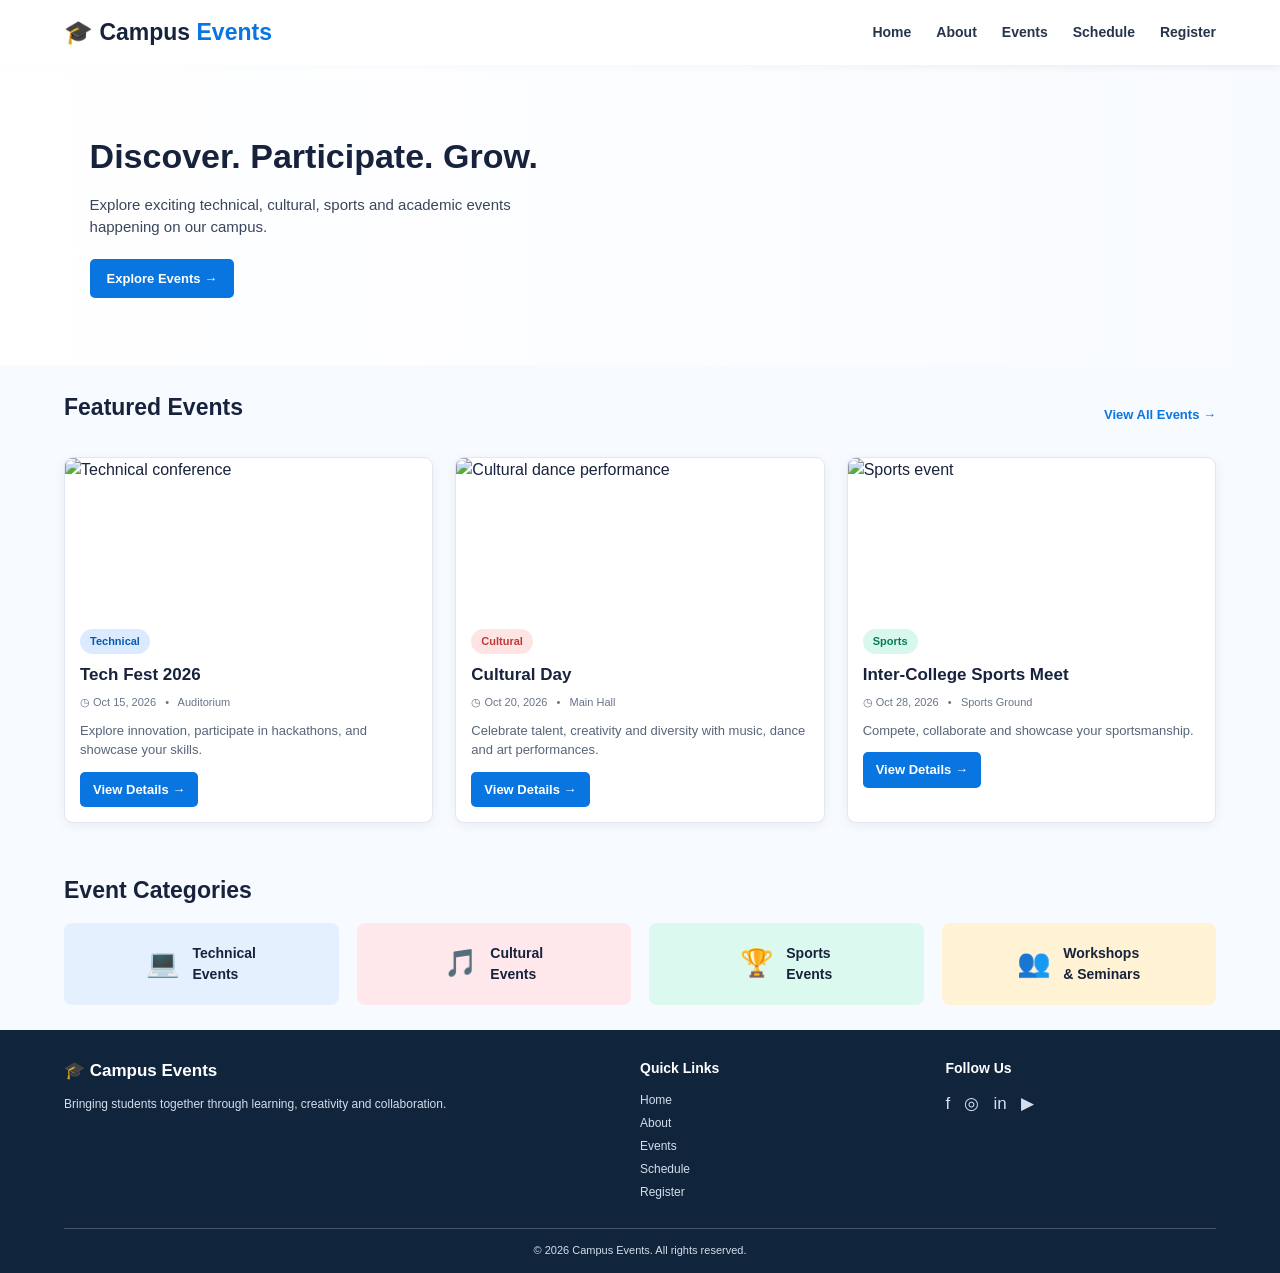
==== index.html @ 75ba97d9 "first commit" ====
<!DOCTYPE html>
<html lang="en">
<head>
    <meta charset="UTF-8">
    <meta name="viewport" content="width=device-width, initial-scale=1.0">
    <title>Campus Events</title>

    <!-- External CSS file -->
    <link rel="stylesheet" href="style.css">
</head>
<body>

    <!-- Navigation Bar -->
    <header>
        <nav class="navbar">
            <h2>🎓 Campus <span>Events</span></h2>

            <ul>
                <li><a href="index.html">Home</a></li>
                <li><a href="about.html">About</a></li>
                <li><a href="events.html">Events</a></li>
                <li><a href="schedule.html">Schedule</a></li>
                <li><a href="register.html">Register</a></li>
            </ul>
        </nav>
    </header>

    <!-- Home Section -->
    <section class="hero" id="home">
        <div class="hero-content">
            <h1>Discover. Participate. Grow.</h1>
            <p>
                Explore exciting technical, cultural, sports and academic
                events happening on our campus.
            </p>
            <a href="#events" class="button">Explore Events →</a>
        </div>
    </section>

    <!-- Featured Events -->
    <section class="events" id="events">
        <div class="section-heading">
            <h2>Featured Events</h2>
            <a href="#categories">View All Events →</a>
        </div>

        <div class="event-container">

            <div class="event-card">
                <img
                    src="https://images.unsplash.com/photo-1540575467063-178a50c2df87?auto=format&fit=crop&w=600&q=80"
                    alt="Technical conference">
                <div class="event-info">
                    <span class="tag technical">Technical</span>
                    <h3>Tech Fest 2026</h3>
                    <p class="details">◷ Oct 15, 2026 &nbsp; • &nbsp; Auditorium</p>
                    <p>Explore innovation, participate in hackathons, and showcase your skills.</p>
                    <a href="#register" class="button">View Details →</a>
                </div>
            </div>

            <div class="event-card">
                <img
                    src="https://images.unsplash.com/photo-1508700115892-45ecd05ae2ad?auto=format&fit=crop&w=600&q=80"
                    alt="Cultural dance performance">
                <div class="event-info">
                    <span class="tag cultural">Cultural</span>
                    <h3>Cultural Day</h3>
                    <p class="details">◷ Oct 20, 2026 &nbsp; • &nbsp; Main Hall</p>
                    <p>Celebrate talent, creativity and diversity with music, dance and art performances.</p>
                    <a href="#register" class="button">View Details →</a>
                </div>
            </div>

            <div class="event-card">
                <img
                    src="https://images.unsplash.com/photo-1517649763962-0c623066013b?auto=format&fit=crop&w=600&q=80"
                    alt="Sports event">
                <div class="event-info">
                    <span class="tag sports">Sports</span>
                    <h3>Inter-College Sports Meet</h3>
                    <p class="details">◷ Oct 28, 2026 &nbsp; • &nbsp; Sports Ground</p>
                    <p>Compete, collaborate and showcase your sportsmanship.</p>
                    <a href="#register" class="button">View Details →</a>
                </div>
            </div>

        </div>
    </section>

    <!-- Event Categories -->
    <section class="categories" id="categories">
        <h2>Event Categories</h2>

        <div class="category-container">
            <div class="category technical-bg">
                <span>💻</span>
                <p>Technical<br>Events</p>
            </div>

            <div class="category cultural-bg">
                <span>🎵</span>
                <p>Cultural<br>Events</p>
            </div>

            <div class="category sports-bg">
                <span>🏆</span>
                <p>Sports<br>Events</p>
            </div>

            <div class="category workshop-bg">
                <span>👥</span>
                <p>Workshops<br>& Seminars</p>
            </div>
        </div>
    </section>

    <!-- Footer -->
    <footer id="about">
        <div class="footer-container">

            <div>
                <h3>🎓 Campus Events</h3>
                <p>Bringing students together through learning, creativity and collaboration.</p>
            </div>

            <div>
                <h4>Quick Links</h4>
                <a href="#home">Home</a>
                <a href="#about">About</a>
                <a href="#events">Events</a>
                <a href="#schedule">Schedule</a>
                <a href="#register">Register</a>
            </div>

            <div>
                <h4>Follow Us</h4>
                <p class="social">f &nbsp; ◎ &nbsp; in &nbsp; ▶</p>
            </div>

        </div>

        <p class="copyright">
            © 2026 Campus Events. All rights reserved.
        </p>
    </footer>

</body>
</html>
---- style.css ----
/* General Styles */
* {
    margin: 0;
    padding: 0;
    box-sizing: border-box;
}

html {
    scroll-behavior: smooth;
}

body {
    font-family: Arial, sans-serif;
    background-color: #f7faff;
    color: #17233c;
    line-height: 1.5;
}

/* Navigation Bar */
header {
    background-color: white;
    padding: 15px 5%;
    box-shadow: 0 2px 8px rgba(0, 0, 0, 0.08);
}

.navbar {
    display: flex;
    justify-content: space-between;
    align-items: center;
    flex-wrap: wrap;
    gap: 15px;
}

.navbar h2 {
    font-size: 23px;
    color: #17233c;
}

.navbar h2 span {
    color: #0875e1;
}

.navbar ul {
    display: flex;
    list-style: none;
    gap: 25px;
}

.navbar ul li a {
    text-decoration: none;
    color: #26344d;
    font-size: 14px;
    font-weight: bold;
}

.navbar ul li a:hover {
    color: #0875e1;
}

/* Hero Section */
.hero {
    min-height: 300px;
    display: flex;
    align-items: center;
    padding: 40px 7%;
    background-image:
        linear-gradient(
            90deg,
            rgba(255, 255, 255, 0.95),
            rgba(255, 255, 255, 0.65),
            rgba(255, 255, 255, 0.05)
        ),
        url("https://images.unsplash.com/photo-1562774053-701939374585?auto=format&fit=crop&w=1600&q=85");

    background-size: cover;
    background-position: center;
}

.hero-content {
    max-width: 470px;
}

.hero h1 {
    font-size: 34px;
    margin-bottom: 12px;
    color: #17233c;
}

.hero p {
    font-size: 15px;
    margin-bottom: 20px;
    color: #39465c;
}

.button {
    display: inline-block;
    background-color: #0875e1;
    color: white;
    text-decoration: none;
    padding: 10px 17px;
    border-radius: 5px;
    font-size: 13px;
    font-weight: bold;
}

.button:hover {
    background-color: #075bb0;
}

/* Featured Events */
.events,
.categories {
    padding: 25px 5%;
}

.section-heading {
    display: flex;
    justify-content: space-between;
    align-items: center;
    margin-bottom: 18px;
    gap: 12px;
}

.section-heading h2,
.categories h2 {
    font-size: 23px;
    margin-bottom: 15px;
}

.section-heading a {
    color: #0875e1;
    text-decoration: none;
    font-size: 13px;
    font-weight: bold;
}

.event-container {
    display: grid;
    grid-template-columns: repeat(3, minmax(0, 1fr));
    gap: 22px;
}

.event-card {
    background-color: white;
    border-radius: 9px;
    overflow: hidden;
    border: 1px solid #e2e8f0;
    box-shadow: 0 3px 12px rgba(0, 0, 0, 0.06);
}

.event-card img {
    width: 100%;
    height: 155px;
    object-fit: cover;
    display: block;
}

.event-info {
    padding: 15px;
}

.tag {
    display: inline-block;
    padding: 4px 10px;
    border-radius: 15px;
    font-size: 11px;
    font-weight: bold;
    margin-bottom: 8px;
}

.technical {
    background-color: #dceaff;
    color: #075bb0;
}

.cultural {
    background-color: #ffe4e4;
    color: #c03939;
}

.sports {
    background-color: #d9f8ed;
    color: #087a55;
}

.event-info h3 {
    font-size: 17px;
    margin-bottom: 7px;
}

.event-info p {
    font-size: 13px;
    color: #58657a;
    margin-bottom: 12px;
}

.event-info .details {
    font-size: 11px;
    color: #69758a;
    margin-bottom: 10px;
}

.event-info .button {
    padding: 8px 13px;
}

/* Event Categories */
.category-container {
    display: grid;
    grid-template-columns: repeat(4, minmax(0, 1fr));
    gap: 18px;
}

.category {
    display: flex;
    justify-content: center;
    align-items: center;
    gap: 12px;
    padding: 20px 10px;
    border-radius: 8px;
    font-weight: bold;
    font-size: 14px;
}

.category span {
    font-size: 27px;
}

.technical-bg {
    background-color: #e5f0ff;
}

.cultural-bg {
    background-color: #ffe8eb;
}

.sports-bg {
    background-color: #dcf9ef;
}

.workshop-bg {
    background-color: #fff2d5;
}

/* Footer */
footer {
    background-color: #10243c;
    color: white;
    padding: 28px 5% 15px;
}

.footer-container {
    display: grid;
    grid-template-columns: 2fr 1fr 1fr;
    gap: 35px;
}

.footer-container h3,
.footer-container h4 {
    margin-bottom: 12px;
}

.footer-container h3 {
    font-size: 17px;
}

.footer-container h4 {
    font-size: 14px;
}

.footer-container p,
.footer-container a {
    font-size: 12px;
    color: #d3deec;
}

.footer-container a {
    display: block;
    text-decoration: none;
    margin-bottom: 5px;
}

.footer-container a:hover {
    color: white;
}

.social {
    font-size: 17px !important;
}

.copyright {
    text-align: center;
    border-top: 1px solid #405168;
    padding-top: 13px;
    margin-top: 22px;
    font-size: 11px;
    color: #d3deec;
}

/* Responsive Design */
@media (max-width: 768px) {
    .navbar {
        flex-direction: column;
    }

    .navbar ul {
        justify-content: center;
        flex-wrap: wrap;
        gap: 15px;
    }

    .hero h1 {
        font-size: 27px;
    }

    .event-container {
        grid-template-columns: repeat(2, minmax(0, 1fr));
    }

    .category-container {
        grid-template-columns: repeat(2, minmax(0, 1fr));
    }

    .footer-container {
        grid-template-columns: 1fr 1fr;
    }
}

@media (max-width: 480px) {
    .event-container,
    .category-container,
    .footer-container {
        grid-template-columns: 1fr;
    }

    .hero {
        min-height: 280px;
        padding: 30px 5%;
    }

    .hero h1 {
        font-size: 25px;
    }

    .section-heading h2,
    .categories h2 {
        font-size: 20px;
    }
}
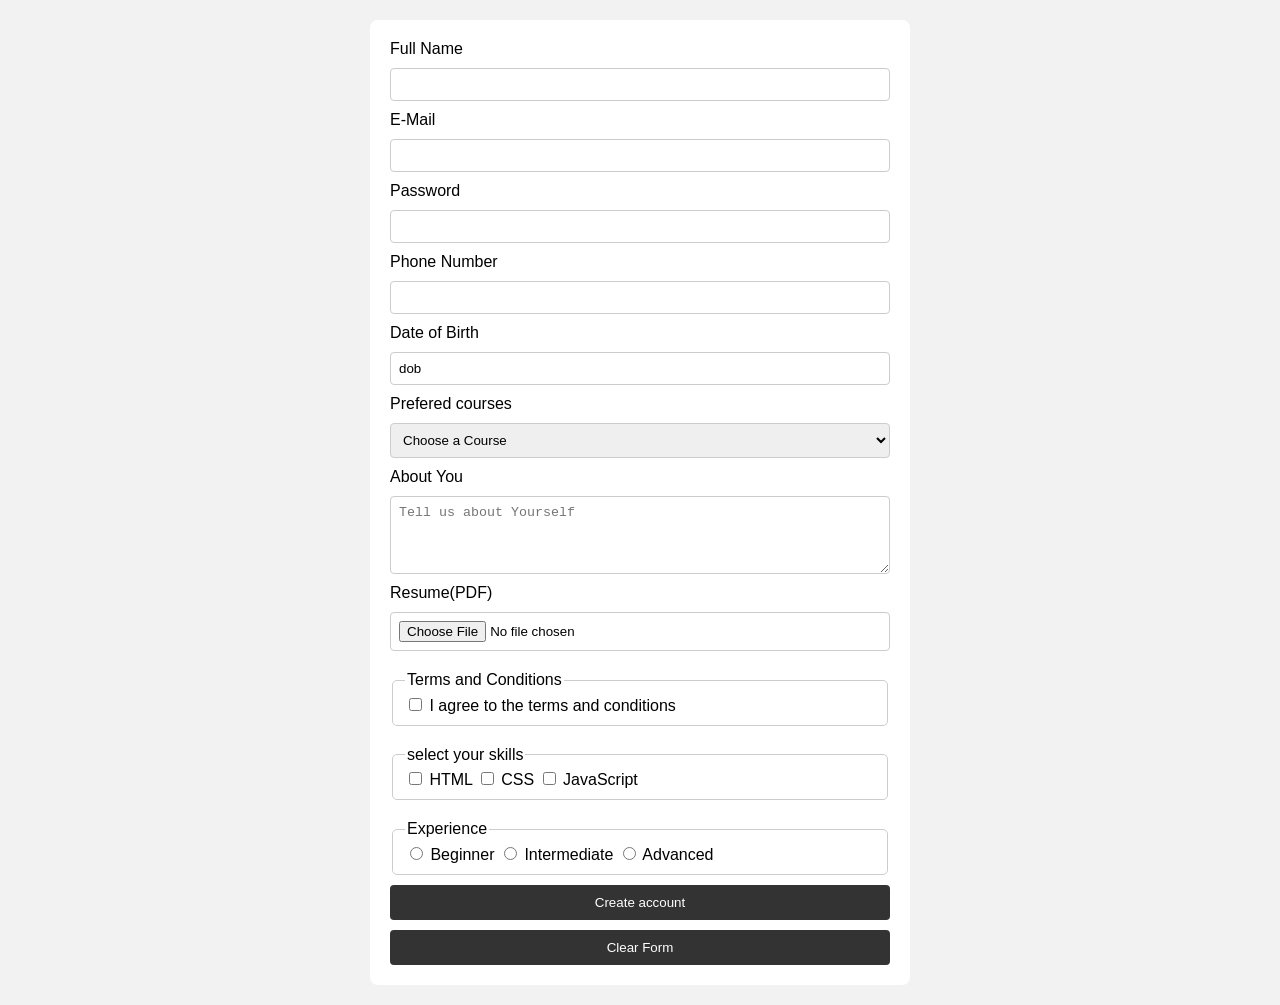
==== commit d51f1530: "Add files via upload" ====
--- a/index.html
+++ b/index.html
@@ -1,150 +1,75 @@
-
-<!DOCTYPE html>
-<html lang="en">
-<head>
-    <meta charset="UTF-8">
-    <meta name="viewport" content="width=device-width, initial-scale=1.0">
-    <title>Campus Events</title>
-
-    <!-- External CSS file -->
-    <link rel="stylesheet" href="style.css">
-</head>
-<body>
-
-    <!-- Navigation Bar -->
-    <header>
-        <nav class="navbar">
-            <h2>🎓 Campus <span>Events</span></h2>
-
-            <ul>
-                <li><a href="index.html">Home</a></li>
-                <li><a href="about.html">About</a></li>
-                <li><a href="events.html">Events</a></li>
-                <li><a href="schedule.html">Schedule</a></li>
-                <li><a href="register.html">Register</a></li>
-            </ul>
-        </nav>
-    </header>
-
-    <!-- Home Section -->
-    <section class="hero" id="home">
-        <div class="hero-content">
-            <h1>Discover. Participate. Grow.</h1>
-            <p>
-                Explore exciting technical, cultural, sports and academic
-                events happening on our campus.
-            </p>
-            <a href="#events" class="button">Explore Events →</a>
-        </div>
-    </section>
-
-    <!-- Featured Events -->
-    <section class="events" id="events">
-        <div class="section-heading">
-            <h2>Featured Events</h2>
-            <a href="#categories">View All Events →</a>
-        </div>
-
-        <div class="event-container">
-
-            <div class="event-card">
-                <img
-                    src="https://images.unsplash.com/photo-1540575467063-178a50c2df87?auto=format&fit=crop&w=600&q=80"
-                    alt="Technical conference">
-                <div class="event-info">
-                    <span class="tag technical">Technical</span>
-                    <h3>Tech Fest 2026</h3>
-                    <p class="details">◷ Oct 15, 2026 &nbsp; • &nbsp; Auditorium</p>
-                    <p>Explore innovation, participate in hackathons, and showcase your skills.</p>
-                    <a href="#register" class="button">View Details →</a>
-                </div>
-            </div>
-
-            <div class="event-card">
-                <img
-                    src="https://images.unsplash.com/photo-1508700115892-45ecd05ae2ad?auto=format&fit=crop&w=600&q=80"
-                    alt="Cultural dance performance">
-                <div class="event-info">
-                    <span class="tag cultural">Cultural</span>
-                    <h3>Cultural Day</h3>
-                    <p class="details">◷ Oct 20, 2026 &nbsp; • &nbsp; Main Hall</p>
-                    <p>Celebrate talent, creativity and diversity with music, dance and art performances.</p>
-                    <a href="#register" class="button">View Details →</a>
-                </div>
-            </div>
-
-            <div class="event-card">
-                <img
-                    src="https://images.unsplash.com/photo-1517649763962-0c623066013b?auto=format&fit=crop&w=600&q=80"
-                    alt="Sports event">
-                <div class="event-info">
-                    <span class="tag sports">Sports</span>
-                    <h3>Inter-College Sports Meet</h3>
-                    <p class="details">◷ Oct 28, 2026 &nbsp; • &nbsp; Sports Ground</p>
-                    <p>Compete, collaborate and showcase your sportsmanship.</p>
-                    <a href="#register" class="button">View Details →</a>
-                </div>
-            </div>
-
-        </div>
-    </section>
-
-    <!-- Event Categories -->
-    <section class="categories" id="categories">
-        <h2>Event Categories</h2>
-
-        <div class="category-container">
-            <div class="category technical-bg">
-                <span>💻</span>
-                <p>Technical<br>Events</p>
-            </div>
-
-            <div class="category cultural-bg">
-                <span>🎵</span>
-                <p>Cultural<br>Events</p>
-            </div>
-
-            <div class="category sports-bg">
-                <span>🏆</span>
-                <p>Sports<br>Events</p>
-            </div>
-
-            <div class="category workshop-bg">
-                <span>👥</span>
-                <p>Workshops<br>& Seminars</p>
-            </div>
-        </div>
-    </section>
-
-    <!-- Footer -->
-    <footer id="about">
-        <div class="footer-container">
-
-            <div>
-                <h3>🎓 Campus Events</h3>
-                <p>Bringing students together through learning, creativity and collaboration.</p>
-            </div>
-
-            <div>
-                <h4>Quick Links</h4>
-                <a href="#home">Home</a>
-                <a href="#about">About</a>
-                <a href="#events">Events</a>
-                <a href="#schedule">Schedule</a>
-                <a href="#register">Register</a>
-            </div>
-
-            <div>
-                <h4>Follow Us</h4>
-                <p class="social">f &nbsp; ◎ &nbsp; in &nbsp; ▶</p>
-            </div>
-
-        </div>
-
-        <p class="copyright">
-            © 2026 Campus Events. All rights reserved.
-        </p>
-    </footer>
-
-</body>
-</html>
+<!DOCTYPE html>
+<html lang="en">
+    <head>
+        <meta charset="UTF-8">
+        <meta name="Viewport" Content="width=device-width,initial-scaled=1.0">
+        <title>HTML Form Controks</title>
+        <link rel="stylesheet" href="style.css">
+    </head>
+
+    <body>
+        <main>
+            <form action="/prefernces" method="post">
+                <label for="fullname">Full Name</label>
+                <input type="text" id="fullname" name="fullname" minlength="2" maxlength="6" required>
+                <label for="email">E-Mail</label>
+                <input type="email" id="email" name="email" required>
+                <label for="password">Password</label>
+                <input type="password" id="password" name="password" minlength="8" required>
+                <label for="phone">Phone Number</label>
+                <input type="phone" id="phone" name="phone" pattern="[0-9]{10}" title="Enter a 10-digit phone number" required>
+                <label for="dob">Date of Birth</label>
+                <input type="dob" id="dob" value="dob" name="dob" required>
+                <label for="course">Prefered courses</label>
+                <select id="course" name="course" required>
+                    <option value="">Choose a Course</option>
+                    <option value="html">HTML &amp; CSS</option>
+                    <option value="js">JavaScript</option>
+                    <option value="frontend">Frontend</option>                
+                </select>
+                <label for="bio">About You</label>
+                <textarea id="bio" name="bio" rows="4" maxlength="300" placeholder="Tell us about Yourself"></textarea>
+                <label for="resume">Resume(PDF)</label>
+                <input type="file" id="resume" name="resume" accept=".pdf,application/pdf">
+                <fieldset>
+                    <legend>Terms and Conditions</legend>
+                    <label for ="terms">
+                        <input type="checkbox" id="terms" name="terms" value="accepted" required>
+                        I agree to the terms and conditions
+                    </label>
+                </fieldset>
+                <fieldset>
+                    <legend>select your skills</legend>
+                    <label for="skill-html">
+                        <input type="checkbox" id="skill-html" name="skills" value="html">
+                        HTML
+                    </label>
+                    <label for="skill-js">
+                        <input type="checkbox" id="skill-js" name="skills" value="css">
+                        CSS
+                    </label>
+                    <label for="skill-js">
+                        <input type="checkbox" id="skill-js" name="skills" value="javascript">
+                        JavaScript
+                    </label>
+                </fieldset>
+                <fieldset>
+                    <legend>Experience</legend>
+                    <label for="experience">
+                        <input type="radio" id="beginner" name="level" value="beginner" required>
+                        Beginner
+                        </label>
+                        <label for="level-intermediate">
+                        <input type="radio" id="intermediate" name="level" value="intermediate">
+                        Intermediate
+                        </label>
+                        <label for="level-advanced">
+                        <input type="radio" id="advanced" name="level" value="advanced">
+                        Advanced
+                    </label>
+                </fieldset>
+                <button type="submit">Create account </button>
+                <button type="reset">Clear Form</button>
+            </form>
+        </main>
+    </body>
--- a/style.css
+++ b/style.css
@@ -1,350 +1,46 @@
-
-/* General Styles */
-* {
-    margin: 0;
-    padding: 0;
-    box-sizing: border-box;
-}
-
-html {
-    scroll-behavior: smooth;
-}
-
-body {
-    font-family: Arial, sans-serif;
-    background-color: #f7faff;
-    color: #17233c;
-    line-height: 1.5;
-}
-
-/* Navigation Bar */
-header {
-    background-color: white;
-    padding: 15px 5%;
-    box-shadow: 0 2px 8px rgba(0, 0, 0, 0.08);
-}
-
-.navbar {
-    display: flex;
-    justify-content: space-between;
-    align-items: center;
-    flex-wrap: wrap;
-    gap: 15px;
-}
-
-.navbar h2 {
-    font-size: 23px;
-    color: #17233c;
-}
-
-.navbar h2 span {
-    color: #0875e1;
-}
-
-.navbar ul {
-    display: flex;
-    list-style: none;
-    gap: 25px;
-}
-
-.navbar ul li a {
-    text-decoration: none;
-    color: #26344d;
-    font-size: 14px;
-    font-weight: bold;
-}
-
-.navbar ul li a:hover {
-    color: #0875e1;
-}
-
-/* Hero Section */
-.hero {
-    min-height: 300px;
-    display: flex;
-    align-items: center;
-    padding: 40px 7%;
-    background-image:
-        linear-gradient(
-            90deg,
-            rgba(255, 255, 255, 0.95),
-            rgba(255, 255, 255, 0.65),
-            rgba(255, 255, 255, 0.05)
-        ),
-        url("https://images.unsplash.com/photo-1562774053-701939374585?auto=format&fit=crop&w=1600&q=85");
-
-    background-size: cover;
-    background-position: center;
-}
-
-.hero-content {
-    max-width: 470px;
-}
-
-.hero h1 {
-    font-size: 34px;
-    margin-bottom: 12px;
-    color: #17233c;
-}
-
-.hero p {
-    font-size: 15px;
-    margin-bottom: 20px;
-    color: #39465c;
-}
-
-.button {
-    display: inline-block;
-    background-color: #0875e1;
-    color: white;
-    text-decoration: none;
-    padding: 10px 17px;
-    border-radius: 5px;
-    font-size: 13px;
-    font-weight: bold;
-}
-
-.button:hover {
-    background-color: #075bb0;
-}
-
-/* Featured Events */
-.events,
-.categories {
-    padding: 25px 5%;
-}
-
-.section-heading {
-    display: flex;
-    justify-content: space-between;
-    align-items: center;
-    margin-bottom: 18px;
-    gap: 12px;
-}
-
-.section-heading h2,
-.categories h2 {
-    font-size: 23px;
-    margin-bottom: 15px;
-}
-
-.section-heading a {
-    color: #0875e1;
-    text-decoration: none;
-    font-size: 13px;
-    font-weight: bold;
-}
-
-.event-container {
-    display: grid;
-    grid-template-columns: repeat(3, minmax(0, 1fr));
-    gap: 22px;
-}
-
-.event-card {
-    background-color: white;
-    border-radius: 9px;
-    overflow: hidden;
-    border: 1px solid #e2e8f0;
-    box-shadow: 0 3px 12px rgba(0, 0, 0, 0.06);
-}
-
-.event-card img {
-    width: 100%;
-    height: 155px;
-    object-fit: cover;
-    display: block;
-}
-
-.event-info {
-    padding: 15px;
-}
-
-.tag {
-    display: inline-block;
-    padding: 4px 10px;
-    border-radius: 15px;
-    font-size: 11px;
-    font-weight: bold;
-    margin-bottom: 8px;
-}
-
-.technical {
-    background-color: #dceaff;
-    color: #075bb0;
-}
-
-.cultural {
-    background-color: #ffe4e4;
-    color: #c03939;
-}
-
-.sports {
-    background-color: #d9f8ed;
-    color: #087a55;
-}
-
-.event-info h3 {
-    font-size: 17px;
-    margin-bottom: 7px;
-}
-
-.event-info p {
-    font-size: 13px;
-    color: #58657a;
-    margin-bottom: 12px;
-}
-
-.event-info .details {
-    font-size: 11px;
-    color: #69758a;
-    margin-bottom: 10px;
-}
-
-.event-info .button {
-    padding: 8px 13px;
-}
-
-/* Event Categories */
-.category-container {
-    display: grid;
-    grid-template-columns: repeat(4, minmax(0, 1fr));
-    gap: 18px;
-}
-
-.category {
-    display: flex;
-    justify-content: center;
-    align-items: center;
-    gap: 12px;
-    padding: 20px 10px;
-    border-radius: 8px;
-    font-weight: bold;
-    font-size: 14px;
-}
-
-.category span {
-    font-size: 27px;
-}
-
-.technical-bg {
-    background-color: #e5f0ff;
-}
-
-.cultural-bg {
-    background-color: #ffe8eb;
-}
-
-.sports-bg {
-    background-color: #dcf9ef;
-}
-
-.workshop-bg {
-    background-color: #fff2d5;
-}
-
-/* Footer */
-footer {
-    background-color: #10243c;
-    color: white;
-    padding: 28px 5% 15px;
-}
-
-.footer-container {
-    display: grid;
-    grid-template-columns: 2fr 1fr 1fr;
-    gap: 35px;
-}
-
-.footer-container h3,
-.footer-container h4 {
-    margin-bottom: 12px;
-}
-
-.footer-container h3 {
-    font-size: 17px;
-}
-
-.footer-container h4 {
-    font-size: 14px;
-}
-
-.footer-container p,
-.footer-container a {
-    font-size: 12px;
-    color: #d3deec;
-}
-
-.footer-container a {
-    display: block;
-    text-decoration: none;
-    margin-bottom: 5px;
-}
-
-.footer-container a:hover {
-    color: white;
-}
-
-.social {
-    font-size: 17px !important;
-}
-
-.copyright {
-    text-align: center;
-    border-top: 1px solid #405168;
-    padding-top: 13px;
-    margin-top: 22px;
-    font-size: 11px;
-    color: #d3deec;
-}
-
-/* Responsive Design */
-@media (max-width: 768px) {
-    .navbar {
-        flex-direction: column;
-    }
-
-    .navbar ul {
-        justify-content: center;
-        flex-wrap: wrap;
-        gap: 15px;
-    }
-
-    .hero h1 {
-        font-size: 27px;
-    }
-
-    .event-container {
-        grid-template-columns: repeat(2, minmax(0, 1fr));
-    }
-
-    .category-container {
-        grid-template-columns: repeat(2, minmax(0, 1fr));
-    }
-
-    .footer-container {
-        grid-template-columns: 1fr 1fr;
-    }
-}
-
-@media (max-width: 480px) {
-    .event-container,
-    .category-container,
-    .footer-container {
-        grid-template-columns: 1fr;
-    }
-
-    .hero {
-        min-height: 280px;
-        padding: 30px 5%;
-    }
-
-    .hero h1 {
-        font-size: 25px;
-    }
-
-    .section-heading h2,
-    .categories h2 {
-        font-size: 20px;
-    }
-}
+
+body {
+    font-family: Arial, sans-serif;
+    background-color: #f2f2f2;
+    margin: 0;
+    padding: 20px;
+}
+
+main {
+    background-color: white;
+    max-width: 500px;
+    margin: auto;
+    padding: 20px;
+    border-radius: 8px;
+}
+
+form {
+    display: flex;
+    flex-direction: column;
+    gap: 10px;
+}
+
+input, select, textarea {
+    padding: 8px;
+    border: 1px solid #ccc;
+    border-radius: 4px;
+}
+
+fieldset {
+    border: 1px solid #ccc;
+    border-radius: 5px;
+    margin-top: 10px;
+}
+
+button {
+    padding: 10px;
+    border: none;
+    border-radius: 4px;
+    background-color: #333;
+    color: white;
+    cursor: pointer;
+}
+
+button:hover {
+    background-color: #555;
+}
